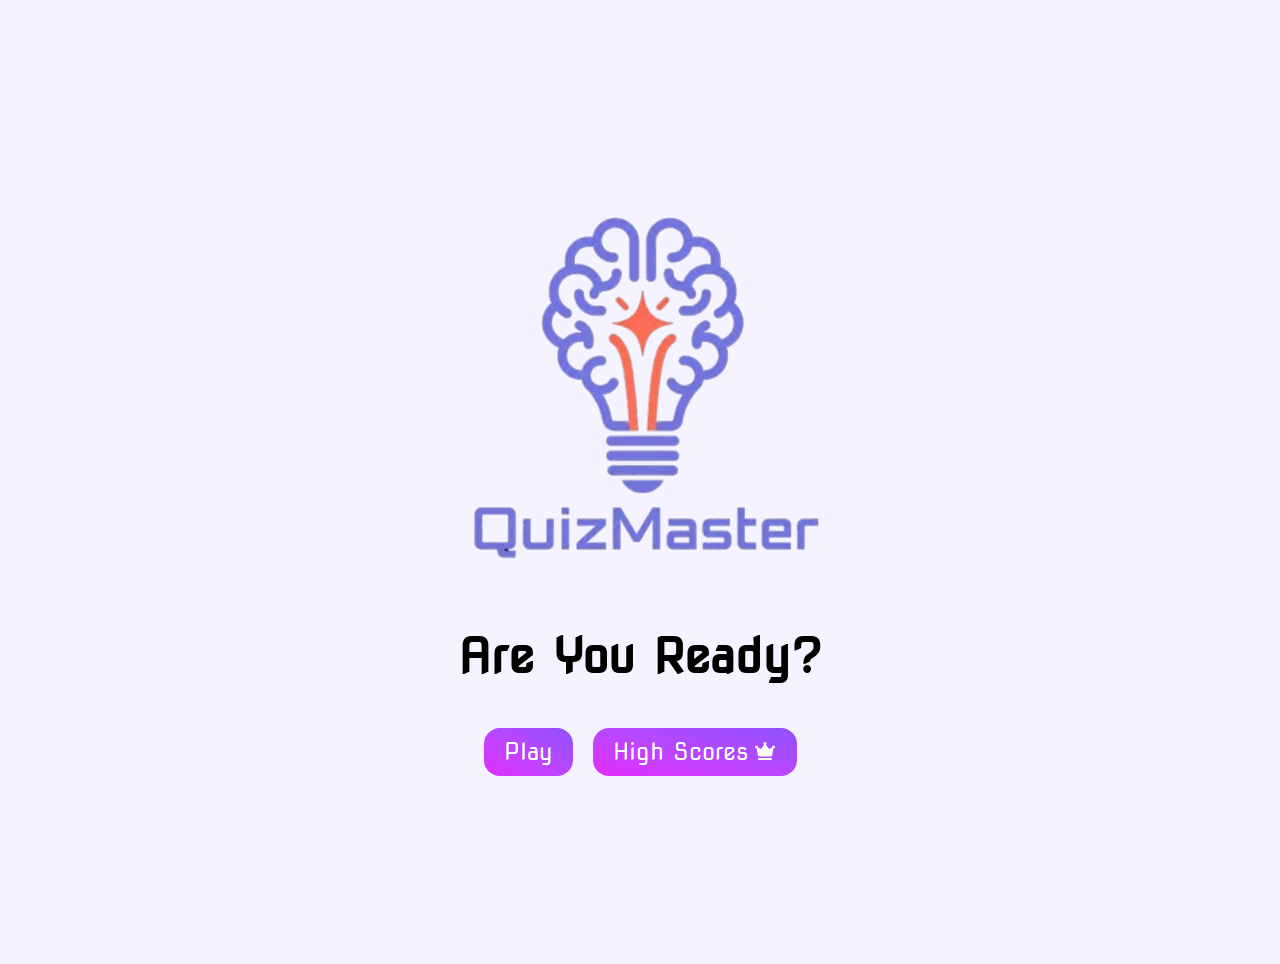
==== index.html @ 47054bf1 "home page and game page design" ====
<!DOCTYPE html>
<html lang="en">

<head>
  <meta charset="UTF-8">
  <meta name="viewport" content="width=device-width, initial-scale=1.0">
  <title>QuizMaster - Test Your Knowledge with Fun Interactive Quizzes</title>
<meta name="description" content="Challenge yourself with QuizMaster's interactive multiple-choice quizzes. Answer questions, track your score in real time, and see how you rank. Start playing now!">
<link rel="shortcut icon" href="./assets/img/logo.ico" type="image/x-icon">

  <link rel="preconnect" href="https://fonts.googleapis.com">
<link rel="preconnect" href="https://fonts.gstatic.com" crossorigin>
<link href="https://fonts.googleapis.com/css2?family=Nova+Square&display=swap" rel="stylesheet">


  <link rel="stylesheet" href="/assets/css/output.css">
</head>

<body class="bg-violet-50 text-black dark:bg-slate-900 dark:text-violet-50 font-display">

  <div class="container py-5 md:py-8 px-4 md:px-5 mx-auto">
    <div id="home" class="flex flex-col gap-12 items-center justify-center min-h-screen">
      <img src="./assets/img/logo.webp" alt="">
      <h1 class="text-5xl font-bold">Are You Ready?</h1>
      <div class="flex flex-col sm:flex-row gap-5">
        <a href="./game.html" class="no-underline text-2xl px-5 py-2 rounded-2xl text-white text-center transition-all ease-in-out duration-300  bg-linear-to-bl from-violet-500 to-fuchsia-500 hover:cursor-pointer hover:shadow-2xl hover:from-violet-600 hover:to-fuchsia-600 hover:scale-105">Play</a>
        <a href="./highScores.html" class="no-underline text-2xl px-5 py-2 rounded-2xl text-white transition-all ease-in-out duration-300 bg-linear-to-bl from-violet-500 to-fuchsia-500 hover:cursor-pointer hover:shadow-2xl hover:from-violet-600 hover:to-fuchsia-600 hover:scale-105 flex gap-1 items-center justify-center">High Scores
          <svg xmlns="http://www.w3.org/2000/svg" width="24" height="24" viewBox="0 0 24 24">
            <path d="M0 0h24v24H0z" fill="none" />
            <path fill="currentColor"
            d="M6 20q-.425 0-.712-.288T5 19t.288-.712T6 18h12q.425 0 .713.288T19 19t-.288.713T18 20zm.7-3.5q-.725 0-1.287-.475t-.688-1.2l-1-6.35q-.05 0-.112.013T3.5 8.5q-.625 0-1.062-.437T2 7t.438-1.062T3.5 5.5t1.063.438T5 7q0 .175-.038.325t-.087.275L8 9l3.125-4.275q-.275-.2-.45-.525t-.175-.7q0-.625.438-1.063T12 2t1.063.438T13.5 3.5q0 .375-.175.7t-.45.525L16 9l3.125-1.4q-.05-.125-.088-.275T19 7q0-.625.438-1.063T20.5 5.5t1.063.438T22 7t-.437 1.063T20.5 8.5q-.05 0-.112-.012t-.113-.013l-1 6.35q-.125.725-.687 1.2T17.3 16.5z" />
          </svg>
        </a>
      </div>
    </div>
  </div>

  <script src="./assets/js/main.js"></script>
</body>

</html>
---- assets/css/output.css ----
/*! tailwindcss v4.3.3 | MIT License | https://tailwindcss.com */
@layer properties;
@layer theme, base, components, utilities;
@layer theme {
  :root, :host {
    --font-sans: -apple-system, BlinkMacSystemFont, "Segoe UI", Roboto, "Helvetica Neue",
      "Noto Sans", Arial, sans-serif, "Apple Color Emoji", "Segoe UI Emoji",
      "Segoe UI Symbol", "Noto Color Emoji";
    --font-mono: ui-monospace, SFMono-Regular, Menlo, Monaco, Consolas, "Liberation Mono",
      "Courier New", monospace;
    --color-green-300: oklch(87.1% 0.15 154.449);
    --color-green-400: oklch(79.2% 0.209 151.711);
    --color-green-500: oklch(72.3% 0.219 149.579);
    --color-violet-50: oklch(96.9% 0.016 293.756);
    --color-violet-200: oklch(89.4% 0.057 293.283);
    --color-violet-500: oklch(60.6% 0.25 292.717);
    --color-violet-600: oklch(54.1% 0.281 293.009);
    --color-fuchsia-500: oklch(66.7% 0.295 322.15);
    --color-fuchsia-600: oklch(59.1% 0.293 322.896);
    --color-slate-900: oklch(20.8% 0.042 265.755);
    --color-gray-100: oklch(96.7% 0.003 264.542);
    --color-gray-200: oklch(92.8% 0.006 264.531);
    --color-gray-300: oklch(87.2% 0.01 258.338);
    --color-black: #000;
    --color-white: #fff;
    --spacing: 0.25rem;
    --text-lg: 1.125rem;
    --text-lg--line-height: calc(1.75 / 1.125);
    --text-xl: 1.25rem;
    --text-xl--line-height: calc(1.75 / 1.25);
    --text-2xl: 1.5rem;
    --text-2xl--line-height: calc(2 / 1.5);
    --text-3xl: 1.875rem;
    --text-3xl--line-height: calc(2.25 / 1.875);
    --text-5xl: 3rem;
    --text-5xl--line-height: 1;
    --font-weight-bold: 700;
    --radius-2xl: 1rem;
    --ease-in-out: cubic-bezier(0.4, 0, 0.2, 1);
    --default-transition-duration: 150ms;
    --default-transition-timing-function: cubic-bezier(0.4, 0, 0.2, 1);
    --default-font-family: var(--font-sans);
    --default-mono-font-family: var(--font-mono);
  }
}
@layer base {
  *, ::after, ::before, ::backdrop, ::file-selector-button {
    box-sizing: border-box;
    margin: 0;
    padding: 0;
    border: 0 solid;
  }
  html, :host {
    line-height: 1.5;
    -webkit-text-size-adjust: 100%;
    tab-size: 4;
    font-family: var(--default-font-family, -apple-system, BlinkMacSystemFont, "Segoe UI", Roboto, "Helvetica Neue", "Noto Sans", Arial, sans-serif, "Apple Color Emoji", "Segoe UI Emoji", "Segoe UI Symbol", "Noto Color Emoji");
    font-feature-settings: var(--default-font-feature-settings, normal);
    font-variation-settings: var(--default-font-variation-settings, normal);
    -webkit-tap-highlight-color: transparent;
  }
  hr {
    height: 0;
    color: inherit;
    border-top-width: 1px;
  }
  abbr:where([title]) {
    -webkit-text-decoration: underline dotted;
    text-decoration: underline dotted;
  }
  h1, h2, h3, h4, h5, h6 {
    font-size: inherit;
    font-weight: inherit;
  }
  a {
    color: inherit;
    -webkit-text-decoration: inherit;
    text-decoration: inherit;
  }
  b, strong {
    font-weight: bolder;
  }
  code, kbd, samp, pre {
    font-family: var(--default-mono-font-family, ui-monospace, SFMono-Regular, Menlo, Monaco, Consolas, "Liberation Mono", "Courier New", monospace);
    font-feature-settings: var(--default-mono-font-feature-settings, normal);
    font-variation-settings: var(--default-mono-font-variation-settings, normal);
    font-size: 1em;
  }
  small {
    font-size: 80%;
  }
  sub, sup {
    font-size: 75%;
    line-height: 0;
    position: relative;
    vertical-align: baseline;
  }
  sub {
    bottom: -0.25em;
  }
  sup {
    top: -0.5em;
  }
  table {
    text-indent: 0;
    border-color: inherit;
    border-collapse: collapse;
  }
  :-moz-focusring:where(:not(iframe)) {
    outline: auto;
  }
  progress {
    vertical-align: baseline;
  }
  summary {
    display: list-item;
  }
  ol, ul, menu {
    list-style: none;
  }
  img, svg, video, canvas, audio, iframe, embed, object {
    display: block;
    vertical-align: middle;
  }
  img, video {
    max-width: 100%;
    height: auto;
  }
  button, input, select, optgroup, textarea, ::file-selector-button {
    font: inherit;
    font-feature-settings: inherit;
    font-variation-settings: inherit;
    letter-spacing: inherit;
    color: inherit;
    border-radius: 0;
    background-color: transparent;
    opacity: 1;
  }
  :where(select:is([multiple], [size])) optgroup {
    font-weight: bolder;
  }
  :where(select:is([multiple], [size])) optgroup option {
    padding-inline-start: 20px;
  }
  ::file-selector-button {
    margin-inline-end: 4px;
  }
  ::placeholder {
    opacity: 1;
  }
  @supports (not (-webkit-appearance: -apple-pay-button))  or (contain-intrinsic-size: 1px) {
    ::placeholder {
      color: currentcolor;
      @supports (color: color-mix(in lab, red, red)) {
        color: color-mix(in oklab, currentcolor 50%, transparent);
      }
    }
  }
  textarea {
    resize: vertical;
  }
  ::-webkit-search-decoration {
    -webkit-appearance: none;
  }
  ::-webkit-date-and-time-value {
    min-height: 1lh;
    text-align: inherit;
  }
  ::-webkit-datetime-edit {
    display: inline-flex;
  }
  ::-webkit-datetime-edit-fields-wrapper {
    padding: 0;
  }
  ::-webkit-datetime-edit, ::-webkit-datetime-edit-year-field, ::-webkit-datetime-edit-month-field, ::-webkit-datetime-edit-day-field, ::-webkit-datetime-edit-hour-field, ::-webkit-datetime-edit-minute-field, ::-webkit-datetime-edit-second-field, ::-webkit-datetime-edit-millisecond-field, ::-webkit-datetime-edit-meridiem-field {
    padding-block: 0;
  }
  ::-webkit-calendar-picker-indicator {
    line-height: 1;
  }
  :-moz-ui-invalid {
    box-shadow: none;
  }
  button, input:where([type="button"], [type="reset"], [type="submit"]), ::file-selector-button {
    appearance: button;
  }
  ::-webkit-inner-spin-button, ::-webkit-outer-spin-button {
    height: auto;
  }
  [hidden]:where(:not([hidden="until-found"])) {
    display: none !important;
  }
}
@layer utilities {
  .container {
    width: 100%;
    @media (width >= 480px) {
      max-width: 480px;
    }
    @media (width >= 640px) {
      max-width: 640px;
    }
    @media (width >= 768px) {
      max-width: 768px;
    }
    @media (width >= 992px) {
      max-width: 992px;
    }
    @media (width >= 1280px) {
      max-width: 1280px;
    }
    @media (width >= 1536px) {
      max-width: 1536px;
    }
    @media (width >= 1920px) {
      max-width: 1920px;
    }
  }
  .mx-auto {
    margin-inline: auto;
  }
  .flex {
    display: flex;
  }
  .table {
    display: table;
  }
  .h-2 {
    height: calc(var(--spacing) * 2);
  }
  .h-8 {
    height: calc(var(--spacing) * 8);
  }
  .h-24 {
    height: calc(var(--spacing) * 24);
  }
  .h-40 {
    height: calc(var(--spacing) * 40);
  }
  .h-full {
    height: 100%;
  }
  .min-h-screen {
    min-height: 100vh;
  }
  .w-0 {
    width: 0px;
  }
  .w-1 {
    width: var(--spacing);
  }
  .w-1\/2 {
    width: calc(1 / 2 * 100%);
  }
  .w-1\/3 {
    width: calc(1 / 3 * 100%);
  }
  .w-8 {
    width: calc(var(--spacing) * 8);
  }
  .w-50 {
    width: calc(var(--spacing) * 50);
  }
  .w-full {
    width: 100%;
  }
  .border-collapse {
    border-collapse: collapse;
  }
  .resize {
    resize: both;
  }
  .flex-col {
    flex-direction: column;
  }
  .items-center {
    align-items: center;
  }
  .justify-center {
    justify-content: center;
  }
  .gap-1 {
    gap: var(--spacing);
  }
  .gap-2 {
    gap: calc(var(--spacing) * 2);
  }
  .gap-4 {
    gap: calc(var(--spacing) * 4);
  }
  .gap-5 {
    gap: calc(var(--spacing) * 5);
  }
  .gap-8 {
    gap: calc(var(--spacing) * 8);
  }
  .gap-12 {
    gap: calc(var(--spacing) * 12);
  }
  .gap-16 {
    gap: calc(var(--spacing) * 16);
  }
  .overflow-hidden {
    overflow: hidden;
  }
  .rounded-2xl {
    border-radius: var(--radius-2xl);
  }
  .rounded-full {
    border-radius: calc(infinity * 1px);
  }
  .border {
    border-style: var(--tw-border-style);
    border-width: 1px;
  }
  .border-2 {
    border-style: var(--tw-border-style);
    border-width: 2px;
  }
  .border-green-300 {
    border-color: var(--color-green-300);
  }
  .border-green-400 {
    border-color: var(--color-green-400);
  }
  .border-violet-200 {
    border-color: var(--color-violet-200);
  }
  .bg-gray-100 {
    background-color: var(--color-gray-100);
  }
  .bg-gray-200 {
    background-color: var(--color-gray-200);
  }
  .bg-gray-300 {
    background-color: var(--color-gray-300);
  }
  .bg-green-300 {
    background-color: var(--color-green-300);
  }
  .bg-green-400 {
    background-color: var(--color-green-400);
  }
  .bg-green-500 {
    background-color: var(--color-green-500);
  }
  .bg-violet-50 {
    background-color: var(--color-violet-50);
  }
  .bg-white {
    background-color: var(--color-white);
  }
  .bg-linear-to-bl {
    --tw-gradient-position: to bottom left;
    @supports (background-image: linear-gradient(in lab, red, red)) {
      --tw-gradient-position: to bottom left in oklab;
    }
    background-image: linear-gradient(var(--tw-gradient-stops));
  }
  .from-violet-500 {
    --tw-gradient-from: var(--color-violet-500);
    --tw-gradient-stops: var(--tw-gradient-via-stops, var(--tw-gradient-position), var(--tw-gradient-from) var(--tw-gradient-from-position), var(--tw-gradient-to) var(--tw-gradient-to-position));
  }
  .to-fuchsia-500 {
    --tw-gradient-to: var(--color-fuchsia-500);
    --tw-gradient-stops: var(--tw-gradient-via-stops, var(--tw-gradient-position), var(--tw-gradient-from) var(--tw-gradient-from-position), var(--tw-gradient-to) var(--tw-gradient-to-position));
  }
  .p-2 {
    padding: calc(var(--spacing) * 2);
  }
  .p-4 {
    padding: calc(var(--spacing) * 4);
  }
  .px-4 {
    padding-inline: calc(var(--spacing) * 4);
  }
  .px-5 {
    padding-inline: calc(var(--spacing) * 5);
  }
  .py-1 {
    padding-block: var(--spacing);
  }
  .py-2 {
    padding-block: calc(var(--spacing) * 2);
  }
  .py-5 {
    padding-block: calc(var(--spacing) * 5);
  }
  .py-8 {
    padding-block: calc(var(--spacing) * 8);
  }
  .text-center {
    text-align: center;
  }
  .font-display {
    font-family: Nova Square, sans-serif;
  }
  .text-2xl {
    font-size: var(--text-2xl);
    line-height: var(--tw-leading, var(--text-2xl--line-height));
  }
  .text-3xl {
    font-size: var(--text-3xl);
    line-height: var(--tw-leading, var(--text-3xl--line-height));
  }
  .text-5xl {
    font-size: var(--text-5xl);
    line-height: var(--tw-leading, var(--text-5xl--line-height));
  }
  .text-lg {
    font-size: var(--text-lg);
    line-height: var(--tw-leading, var(--text-lg--line-height));
  }
  .text-xl {
    font-size: var(--text-xl);
    line-height: var(--tw-leading, var(--text-xl--line-height));
  }
  .font-bold {
    --tw-font-weight: var(--font-weight-bold);
    font-weight: var(--font-weight-bold);
  }
  .text-black {
    color: var(--color-black);
  }
  .text-white {
    color: var(--color-white);
  }
  .no-underline {
    text-decoration-line: none;
  }
  .underline {
    text-decoration-line: underline;
  }
  .outline {
    outline-style: var(--tw-outline-style);
    outline-width: 1px;
  }
  .transition-all {
    transition-property: all;
    transition-timing-function: var(--tw-ease, var(--default-transition-timing-function));
    transition-duration: var(--tw-duration, var(--default-transition-duration));
  }
  .duration-300 {
    --tw-duration: 300ms;
    transition-duration: 300ms;
  }
  .ease-in-out {
    --tw-ease: var(--ease-in-out);
    transition-timing-function: var(--ease-in-out);
  }
  @media (hover: hover) {
    .hover\:scale-105:hover {
      --tw-scale-x: 105%;
      --tw-scale-y: 105%;
      --tw-scale-z: 105%;
      scale: var(--tw-scale-x) var(--tw-scale-y);
    }
    .hover\:scale-\[1\.02\]:hover {
      scale: 1.02;
    }
    .hover\:cursor-pointer:hover {
      cursor: pointer;
    }
    .hover\:bg-violet-200:hover {
      background-color: var(--color-violet-200);
    }
    .hover\:from-violet-600:hover {
      --tw-gradient-from: var(--color-violet-600);
      --tw-gradient-stops: var(--tw-gradient-via-stops, var(--tw-gradient-position), var(--tw-gradient-from) var(--tw-gradient-from-position), var(--tw-gradient-to) var(--tw-gradient-to-position));
    }
    .hover\:to-fuchsia-600:hover {
      --tw-gradient-to: var(--color-fuchsia-600);
      --tw-gradient-stops: var(--tw-gradient-via-stops, var(--tw-gradient-position), var(--tw-gradient-from) var(--tw-gradient-from-position), var(--tw-gradient-to) var(--tw-gradient-to-position));
    }
    .hover\:shadow-2xl:hover {
      --tw-shadow: 0 25px 50px -12px var(--tw-shadow-color, rgb(0 0 0 / 0.25));
      box-shadow: var(--tw-inset-shadow), var(--tw-inset-ring-shadow), var(--tw-ring-offset-shadow), var(--tw-ring-shadow), var(--tw-shadow);
    }
  }
  @media (width >= 480px) {
    .xs\:flex-col {
      flex-direction: column;
    }
  }
  @media (width >= 640px) {
    .sm\:flex-col {
      flex-direction: column;
    }
    .sm\:flex-row {
      flex-direction: row;
    }
  }
  @media (width >= 768px) {
    .md\:px-5 {
      padding-inline: calc(var(--spacing) * 5);
    }
    .md\:py-8 {
      padding-block: calc(var(--spacing) * 8);
    }
  }
  .dark\:bg-slate-900:is(.dark *) {
    background-color: var(--color-slate-900);
  }
  .dark\:text-violet-50:is(.dark *) {
    color: var(--color-violet-50);
  }
}
@property --tw-border-style {
  syntax: "*";
  inherits: false;
  initial-value: solid;
}
@property --tw-gradient-position {
  syntax: "*";
  inherits: false;
}
@property --tw-gradient-from {
  syntax: "<color>";
  inherits: false;
  initial-value: #0000;
}
@property --tw-gradient-via {
  syntax: "<color>";
  inherits: false;
  initial-value: #0000;
}
@property --tw-gradient-to {
  syntax: "<color>";
  inherits: false;
  initial-value: #0000;
}
@property --tw-gradient-stops {
  syntax: "*";
  inherits: false;
}
@property --tw-gradient-via-stops {
  syntax: "*";
  inherits: false;
}
@property --tw-gradient-from-position {
  syntax: "<length-percentage>";
  inherits: false;
  initial-value: 0%;
}
@property --tw-gradient-via-position {
  syntax: "<length-percentage>";
  inherits: false;
  initial-value: 50%;
}
@property --tw-gradient-to-position {
  syntax: "<length-percentage>";
  inherits: false;
  initial-value: 100%;
}
@property --tw-font-weight {
  syntax: "*";
  inherits: false;
}
@property --tw-outline-style {
  syntax: "*";
  inherits: false;
  initial-value: solid;
}
@property --tw-duration {
  syntax: "*";
  inherits: false;
}
@property --tw-ease {
  syntax: "*";
  inherits: false;
}
@property --tw-scale-x {
  syntax: "*";
  inherits: false;
  initial-value: 1;
}
@property --tw-scale-y {
  syntax: "*";
  inherits: false;
  initial-value: 1;
}
@property --tw-scale-z {
  syntax: "*";
  inherits: false;
  initial-value: 1;
}
@property --tw-shadow {
  syntax: "*";
  inherits: false;
  initial-value: 0 0 #0000;
}
@property --tw-shadow-color {
  syntax: "*";
  inherits: false;
}
@property --tw-shadow-alpha {
  syntax: "<percentage>";
  inherits: false;
  initial-value: 100%;
}
@property --tw-inset-shadow {
  syntax: "*";
  inherits: false;
  initial-value: 0 0 #0000;
}
@property --tw-inset-shadow-color {
  syntax: "*";
  inherits: false;
}
@property --tw-inset-shadow-alpha {
  syntax: "<percentage>";
  inherits: false;
  initial-value: 100%;
}
@property --tw-ring-color {
  syntax: "*";
  inherits: false;
}
@property --tw-ring-shadow {
  syntax: "*";
  inherits: false;
  initial-value: 0 0 #0000;
}
@property --tw-inset-ring-color {
  syntax: "*";
  inherits: false;
}
@property --tw-inset-ring-shadow {
  syntax: "*";
  inherits: false;
  initial-value: 0 0 #0000;
}
@property --tw-ring-inset {
  syntax: "*";
  inherits: false;
}
@property --tw-ring-offset-width {
  syntax: "<length>";
  inherits: false;
  initial-value: 0px;
}
@property --tw-ring-offset-color {
  syntax: "*";
  inherits: false;
  initial-value: #fff;
}
@property --tw-ring-offset-shadow {
  syntax: "*";
  inherits: false;
  initial-value: 0 0 #0000;
}
@layer properties {
  @supports ((-webkit-hyphens: none) and (not (margin-trim: inline))) or ((-moz-orient: inline) and (not (color:rgb(from red r g b)))) {
    *, ::before, ::after, ::backdrop {
      --tw-border-style: solid;
      --tw-gradient-position: initial;
      --tw-gradient-from: #0000;
      --tw-gradient-via: #0000;
      --tw-gradient-to: #0000;
      --tw-gradient-stops: initial;
      --tw-gradient-via-stops: initial;
      --tw-gradient-from-position: 0%;
      --tw-gradient-via-position: 50%;
      --tw-gradient-to-position: 100%;
      --tw-font-weight: initial;
      --tw-outline-style: solid;
      --tw-duration: initial;
      --tw-ease: initial;
      --tw-scale-x: 1;
      --tw-scale-y: 1;
      --tw-scale-z: 1;
      --tw-shadow: 0 0 #0000;
      --tw-shadow-color: initial;
      --tw-shadow-alpha: 100%;
      --tw-inset-shadow: 0 0 #0000;
      --tw-inset-shadow-color: initial;
      --tw-inset-shadow-alpha: 100%;
      --tw-ring-color: initial;
      --tw-ring-shadow: 0 0 #0000;
      --tw-inset-ring-color: initial;
      --tw-inset-ring-shadow: 0 0 #0000;
      --tw-ring-inset: initial;
      --tw-ring-offset-width: 0px;
      --tw-ring-offset-color: #fff;
      --tw-ring-offset-shadow: 0 0 #0000;
    }
  }
}
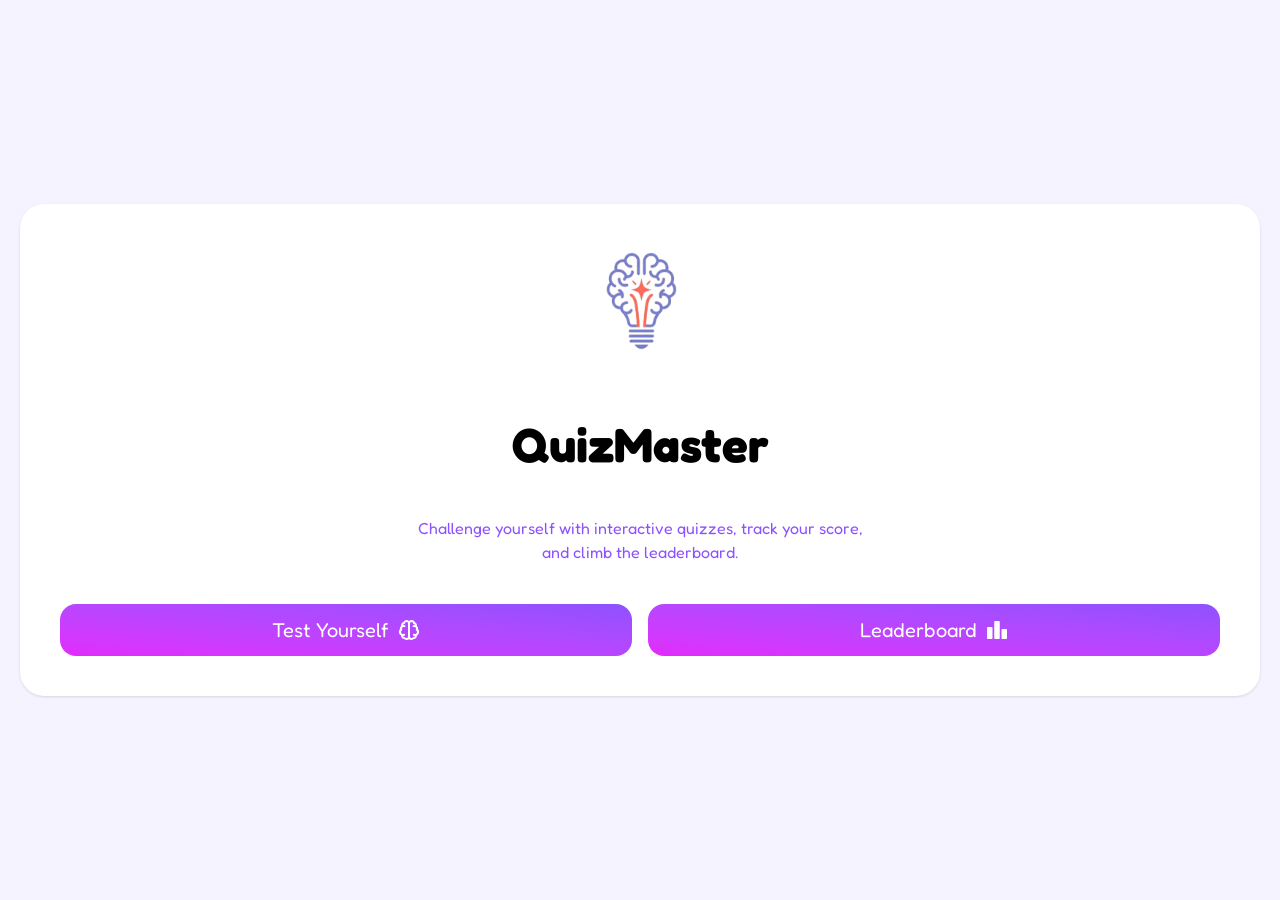
==== commit 5791120c: "fix game and index page design, add next button" ====
--- a/index.html
+++ b/index.html
@@ -5,34 +5,52 @@
   <meta charset="UTF-8">
   <meta name="viewport" content="width=device-width, initial-scale=1.0">
   <title>QuizMaster - Test Your Knowledge with Fun Interactive Quizzes</title>
-<meta name="description" content="Challenge yourself with QuizMaster's interactive multiple-choice quizzes. Answer questions, track your score in real time, and see how you rank. Start playing now!">
-<link rel="shortcut icon" href="./assets/img/logo.ico" type="image/x-icon">
+  <meta name="description"
+    content="Challenge yourself with QuizMaster's interactive multiple-choice quizzes. Answer questions, track your score in real time, and see how you rank. Start playing now!">
+  <link rel="shortcut icon" href="./assets/img/logo.ico" type="image/x-icon">
 
   <link rel="preconnect" href="https://fonts.googleapis.com">
-<link rel="preconnect" href="https://fonts.gstatic.com" crossorigin>
-<link href="https://fonts.googleapis.com/css2?family=Nova+Square&display=swap" rel="stylesheet">
+  <link rel="preconnect" href="https://fonts.gstatic.com" crossorigin>
+  <link
+    href="https://fonts.googleapis.com/css2?family=DM+Sans:ital,opsz,wght@0,9..40,100..1000;1,9..40,100..1000&family=Fredoka:wght@300..700&family=Space+Mono:ital,wght@0,400;0,700;1,400;1,700&display=swap"
+    rel="stylesheet">
 
-
-  <link rel="stylesheet" href="/assets/css/output.css">
+  <link rel="stylesheet" href="./assets/css/output.css">
 </head>
 
-<body class="bg-violet-50 text-black dark:bg-slate-900 dark:text-violet-50 font-display">
+<body class="min-h-screen bg-violet-50 text-black font-display flex items-center justify-center">
+  <div class="container mx-auto px-4 md:px-5">
+    <div class=" bg-white rounded-3xl p-10 flex flex-col items-center gap-10 shadow-sm">
 
-  <div class="container py-5 md:py-8 px-4 md:px-5 mx-auto">
-    <div id="home" class="flex flex-col gap-12 items-center justify-center min-h-screen">
-      <img src="./assets/img/logo.webp" alt="">
-      <h1 class="text-5xl font-bold">Are You Ready?</h1>
-      <div class="flex flex-col sm:flex-row gap-5">
-        <a href="./game.html" class="no-underline text-2xl px-5 py-2 rounded-2xl text-white text-center transition-all ease-in-out duration-300  bg-linear-to-bl from-violet-500 to-fuchsia-500 hover:cursor-pointer hover:shadow-2xl hover:from-violet-600 hover:to-fuchsia-600 hover:scale-105">Play</a>
-        <a href="./highScores.html" class="no-underline text-2xl px-5 py-2 rounded-2xl text-white transition-all ease-in-out duration-300 bg-linear-to-bl from-violet-500 to-fuchsia-500 hover:cursor-pointer hover:shadow-2xl hover:from-violet-600 hover:to-fuchsia-600 hover:scale-105 flex gap-1 items-center justify-center">High Scores
+      <img src="./assets/img/logo.png" alt="" class="w-28 h-28 mx-auto mb-6"">
+<h1 class=" text-5xl font-bold text-center">
+      QuizMaster
+      </h1>
+
+      <p class="text-violet-500 text-center mt-2 max-w-md mx-auto">
+        Challenge yourself with interactive quizzes,
+        track your score, and climb the leaderboard.
+      </p>
+      <div class="flex flex-col sm:flex-row gap-4 w-full">
+        <a href="./game.html"
+          class="no-underline text-xl px-5 py-3 rounded-2xl text-white text-center flex-1 transition-all ease-in-out duration-300 bg-linear-to-bl from-violet-500 to-fuchsia-500 hover:cursor-pointer hover:shadow-2xl hover:from-violet-600 hover:to-fuchsia-600 hover:scale-105 flex gap-2 items-center justify-center">
+          Test Yourself
           <svg xmlns="http://www.w3.org/2000/svg" width="24" height="24" viewBox="0 0 24 24">
-            <path d="M0 0h24v24H0z" fill="none" />
+            <path fill="none" stroke="currentColor" stroke-linecap="round" stroke-linejoin="round" stroke-width="2"
+              d="M12 18.5A2.493 2.493 0 0 1 7.51 20H7.5a2.468 2.468 0 0 1-2.4-3.154a2.98 2.98 0 0 1-.85-5.274a2.47 2.47 0 0 1 .92-3.182a2.477 2.477 0 0 1 1.876-3.344a2.5 2.5 0 0 1 3.41-1.856A2.5 2.5 0 0 1 12 5.5m0 13v-13m0 13a2.493 2.493 0 0 0 4.49 1.5h.01a2.468 2.468 0 0 0 2.403-3.154a2.98 2.98 0 0 0 .847-5.274a2.47 2.47 0 0 0-.921-3.182a2.477 2.477 0 0 0-1.875-3.344A2.5 2.5 0 0 0 14.5 3A2.5 2.5 0 0 0 12 5.5m-8 5a2.5 2.5 0 0 1 3.48-2.3m-.28 8.551a3 3 0 0 1-2.953-5.185M20 10.5a2.5 2.5 0 0 0-3.481-2.3m.28 8.551a3 3 0 0 0 2.954-5.185" />
+          </svg>
+        </a>
+
+        <a href="./highScores.html"
+          class="no-underline text-xl px-5 py-3 rounded-2xl text-white text-center flex-1 transition-all ease-in-out duration-300 bg-linear-to-bl from-violet-500 to-fuchsia-500 hover:cursor-pointer hover:shadow-2xl hover:from-violet-600 hover:to-fuchsia-600 hover:scale-105 flex gap-2 items-center justify-center">
+          Leaderboard <svg xmlns="http://www.w3.org/2000/svg" width="24" height="24" viewBox="0 0 24 24">
             <path fill="currentColor"
-            d="M6 20q-.425 0-.712-.288T5 19t.288-.712T6 18h12q.425 0 .713.288T19 19t-.288.713T18 20zm.7-3.5q-.725 0-1.287-.475t-.688-1.2l-1-6.35q-.05 0-.112.013T3.5 8.5q-.625 0-1.062-.437T2 7t.438-1.062T3.5 5.5t1.063.438T5 7q0 .175-.038.325t-.087.275L8 9l3.125-4.275q-.275-.2-.45-.525t-.175-.7q0-.625.438-1.063T12 2t1.063.438T13.5 3.5q0 .375-.175.7t-.45.525L16 9l3.125-1.4q-.05-.125-.088-.275T19 7q0-.625.438-1.063T20.5 5.5t1.063.438T22 7t-.437 1.063T20.5 8.5q-.05 0-.112-.012t-.113-.013l-1 6.35q-.125.725-.687 1.2T17.3 16.5z" />
+              d="M3 21q-.425 0-.712-.288T2 20V10q0-.425.288-.712T3 9h3.5q.425 0 .713.288T7.5 10v10q0 .425-.288.713T6.5 21zm7.25 0q-.425 0-.712-.288T9.25 20V4q0-.425.288-.712T10.25 3h3.5q.425 0 .713.288T14.75 4v16q0 .425-.288.713T13.75 21zm7.25 0q-.425 0-.712-.288T16.5 20v-8q0-.425.288-.712T17.5 11H21q.425 0 .713.288T22 12v8q0 .425-.288.713T21 21z" />
           </svg>
         </a>
       </div>
     </div>
+
   </div>
 
   <script src="./assets/js/main.js"></script>
--- a/assets/css/output.css
+++ b/assets/css/output.css
@@ -3,27 +3,32 @@
 @layer theme, base, components, utilities;
 @layer theme {
   :root, :host {
-    --font-sans: -apple-system, BlinkMacSystemFont, "Segoe UI", Roboto, "Helvetica Neue",
-      "Noto Sans", Arial, sans-serif, "Apple Color Emoji", "Segoe UI Emoji",
-      "Segoe UI Symbol", "Noto Color Emoji";
-    --font-mono: ui-monospace, SFMono-Regular, Menlo, Monaco, Consolas, "Liberation Mono",
-      "Courier New", monospace;
-    --color-green-300: oklch(87.1% 0.15 154.449);
-    --color-green-400: oklch(79.2% 0.209 151.711);
+    --color-red-400: oklch(70.4% 0.191 22.216);
+    --color-amber-300: oklch(87.9% 0.169 91.605);
+    --color-amber-700: oklch(55.5% 0.163 48.998);
     --color-green-500: oklch(72.3% 0.219 149.579);
+    --color-indigo-400: oklch(67.3% 0.182 276.935);
+    --color-indigo-600: oklch(51.1% 0.262 276.966);
+    --color-indigo-900: oklch(35.9% 0.144 278.697);
     --color-violet-50: oklch(96.9% 0.016 293.756);
+    --color-violet-100: oklch(94.3% 0.029 294.588);
     --color-violet-200: oklch(89.4% 0.057 293.283);
     --color-violet-500: oklch(60.6% 0.25 292.717);
     --color-violet-600: oklch(54.1% 0.281 293.009);
+    --color-violet-700: oklch(49.1% 0.27 292.581);
     --color-fuchsia-500: oklch(66.7% 0.295 322.15);
     --color-fuchsia-600: oklch(59.1% 0.293 322.896);
+    --color-pink-400: oklch(71.8% 0.202 349.761);
+    --color-pink-500: oklch(65.6% 0.241 354.308);
     --color-slate-900: oklch(20.8% 0.042 265.755);
-    --color-gray-100: oklch(96.7% 0.003 264.542);
-    --color-gray-200: oklch(92.8% 0.006 264.531);
     --color-gray-300: oklch(87.2% 0.01 258.338);
     --color-black: #000;
     --color-white: #fff;
     --spacing: 0.25rem;
+    --container-sm: 24rem;
+    --container-md: 28rem;
+    --text-sm: 0.875rem;
+    --text-sm--line-height: calc(1.25 / 0.875);
     --text-lg: 1.125rem;
     --text-lg--line-height: calc(1.75 / 1.125);
     --text-xl: 1.25rem;
@@ -32,15 +37,18 @@
     --text-2xl--line-height: calc(2 / 1.5);
     --text-3xl: 1.875rem;
     --text-3xl--line-height: calc(2.25 / 1.875);
+    --text-4xl: 2.25rem;
+    --text-4xl--line-height: calc(2.5 / 2.25);
     --text-5xl: 3rem;
     --text-5xl--line-height: 1;
+    --font-weight-semibold: 600;
     --font-weight-bold: 700;
+    --leading-tight: 1.25;
     --radius-2xl: 1rem;
+    --radius-3xl: 1.5rem;
     --ease-in-out: cubic-bezier(0.4, 0, 0.2, 1);
     --default-transition-duration: 150ms;
     --default-transition-timing-function: cubic-bezier(0.4, 0, 0.2, 1);
-    --default-font-family: var(--font-sans);
-    --default-mono-font-family: var(--font-mono);
   }
 }
 @layer base {
@@ -54,9 +62,9 @@
     line-height: 1.5;
     -webkit-text-size-adjust: 100%;
     tab-size: 4;
-    font-family: var(--default-font-family, -apple-system, BlinkMacSystemFont, "Segoe UI", Roboto, "Helvetica Neue", "Noto Sans", Arial, sans-serif, "Apple Color Emoji", "Segoe UI Emoji", "Segoe UI Symbol", "Noto Color Emoji");
-    font-feature-settings: var(--default-font-feature-settings, normal);
-    font-variation-settings: var(--default-font-variation-settings, normal);
+    font-family: DM Sans, sans-serif;
+    font-feature-settings: normal;
+    font-variation-settings: normal;
     -webkit-tap-highlight-color: transparent;
   }
   hr {
@@ -81,9 +89,9 @@
     font-weight: bolder;
   }
   code, kbd, samp, pre {
-    font-family: var(--default-mono-font-family, ui-monospace, SFMono-Regular, Menlo, Monaco, Consolas, "Liberation Mono", "Courier New", monospace);
-    font-feature-settings: var(--default-mono-font-feature-settings, normal);
-    font-variation-settings: var(--default-mono-font-variation-settings, normal);
+    font-family: Space Mono, monospace;
+    font-feature-settings: normal;
+    font-variation-settings: normal;
     font-size: 1em;
   }
   small {
@@ -192,6 +200,24 @@
   }
 }
 @layer utilities {
+  .pointer-events-none {
+    pointer-events: none;
+  }
+  .absolute {
+    position: absolute;
+  }
+  .fixed {
+    position: fixed;
+  }
+  .relative {
+    position: relative;
+  }
+  .static {
+    position: static;
+  }
+  .inset-0 {
+    inset: 0px;
+  }
   .container {
     width: 100%;
     @media (width >= 480px) {
@@ -219,9 +245,33 @@
   .mx-auto {
     margin-inline: auto;
   }
+  .mt-2 {
+    margin-top: calc(var(--spacing) * 2);
+  }
+  .mt-5 {
+    margin-top: calc(var(--spacing) * 5);
+  }
+  .mb-3 {
+    margin-bottom: calc(var(--spacing) * 3);
+  }
+  .mb-4 {
+    margin-bottom: calc(var(--spacing) * 4);
+  }
+  .mb-5 {
+    margin-bottom: calc(var(--spacing) * 5);
+  }
+  .mb-6 {
+    margin-bottom: calc(var(--spacing) * 6);
+  }
   .flex {
     display: flex;
   }
+  .grid {
+    display: grid;
+  }
+  .hidden {
+    display: none;
+  }
   .table {
     display: table;
   }
@@ -231,11 +281,20 @@
   .h-8 {
     height: calc(var(--spacing) * 8);
   }
+  .h-10 {
+    height: calc(var(--spacing) * 10);
+  }
+  .h-11 {
+    height: calc(var(--spacing) * 11);
+  }
+  .h-22 {
+    height: calc(var(--spacing) * 22);
+  }
   .h-24 {
     height: calc(var(--spacing) * 24);
   }
-  .h-40 {
-    height: calc(var(--spacing) * 40);
+  .h-28 {
+    height: calc(var(--spacing) * 28);
   }
   .h-full {
     height: 100%;
@@ -246,24 +305,39 @@
   .w-0 {
     width: 0px;
   }
-  .w-1 {
-    width: var(--spacing);
-  }
-  .w-1\/2 {
-    width: calc(1 / 2 * 100%);
-  }
-  .w-1\/3 {
-    width: calc(1 / 3 * 100%);
-  }
   .w-8 {
     width: calc(var(--spacing) * 8);
   }
-  .w-50 {
-    width: calc(var(--spacing) * 50);
+  .w-10 {
+    width: calc(var(--spacing) * 10);
+  }
+  .w-11 {
+    width: calc(var(--spacing) * 11);
+  }
+  .w-22 {
+    width: calc(var(--spacing) * 22);
+  }
+  .w-28 {
+    width: calc(var(--spacing) * 28);
+  }
+  .w-100 {
+    width: calc(var(--spacing) * 100);
   }
   .w-full {
     width: 100%;
   }
+  .max-w-md {
+    max-width: var(--container-md);
+  }
+  .min-w-md {
+    min-width: var(--container-md);
+  }
+  .min-w-sm {
+    min-width: var(--container-sm);
+  }
+  .flex-1 {
+    flex: 1;
+  }
   .border-collapse {
     border-collapse: collapse;
   }
@@ -276,26 +350,35 @@
   .items-center {
     align-items: center;
   }
+  .items-end {
+    align-items: flex-end;
+  }
+  .items-start {
+    align-items: flex-start;
+  }
+  .justify-between {
+    justify-content: space-between;
+  }
   .justify-center {
     justify-content: center;
   }
+  .justify-end {
+    justify-content: flex-end;
+  }
   .gap-1 {
     gap: var(--spacing);
   }
   .gap-2 {
     gap: calc(var(--spacing) * 2);
   }
+  .gap-3 {
+    gap: calc(var(--spacing) * 3);
+  }
   .gap-4 {
     gap: calc(var(--spacing) * 4);
   }
-  .gap-5 {
-    gap: calc(var(--spacing) * 5);
-  }
-  .gap-8 {
-    gap: calc(var(--spacing) * 8);
-  }
-  .gap-12 {
-    gap: calc(var(--spacing) * 12);
+  .gap-10 {
+    gap: calc(var(--spacing) * 10);
   }
   .gap-16 {
     gap: calc(var(--spacing) * 16);
@@ -303,8 +386,17 @@
   .overflow-hidden {
     overflow: hidden;
   }
+  .overflow-visible {
+    overflow: visible;
+  }
+  .overflow-x-auto {
+    overflow-x: auto;
+  }
   .rounded-2xl {
     border-radius: var(--radius-2xl);
+  }
+  .rounded-3xl {
+    border-radius: var(--radius-3xl);
   }
   .rounded-full {
     border-radius: calc(infinity * 1px);
@@ -317,38 +409,65 @@
     border-style: var(--tw-border-style);
     border-width: 2px;
   }
-  .border-green-300 {
-    border-color: var(--color-green-300);
-  }
-  .border-green-400 {
-    border-color: var(--color-green-400);
+  .border-green-500 {
+    border-color: var(--color-green-500);
   }
   .border-violet-200 {
     border-color: var(--color-violet-200);
   }
-  .bg-gray-100 {
-    background-color: var(--color-gray-100);
-  }
-  .bg-gray-200 {
-    background-color: var(--color-gray-200);
+  .bg-amber-700 {
+    background-color: var(--color-amber-700);
   }
   .bg-gray-300 {
     background-color: var(--color-gray-300);
   }
-  .bg-green-300 {
-    background-color: var(--color-green-300);
-  }
-  .bg-green-400 {
-    background-color: var(--color-green-400);
+  .bg-gray-300\/0 {
+    background-color: color-mix(in srgb, oklch(87.2% 0.01 258.338) 0%, transparent);
+    @supports (color: color-mix(in lab, red, red)) {
+      background-color: color-mix(in oklab, var(--color-gray-300) 0%, transparent);
+    }
   }
   .bg-green-500 {
     background-color: var(--color-green-500);
   }
+  .bg-indigo-600 {
+    background-color: var(--color-indigo-600);
+  }
+  .bg-indigo-600\/10 {
+    background-color: color-mix(in srgb, oklch(51.1% 0.262 276.966) 10%, transparent);
+    @supports (color: color-mix(in lab, red, red)) {
+      background-color: color-mix(in oklab, var(--color-indigo-600) 10%, transparent);
+    }
+  }
+  .bg-indigo-600\/30 {
+    background-color: color-mix(in srgb, oklch(51.1% 0.262 276.966) 30%, transparent);
+    @supports (color: color-mix(in lab, red, red)) {
+      background-color: color-mix(in oklab, var(--color-indigo-600) 30%, transparent);
+    }
+  }
+  .bg-indigo-900 {
+    background-color: var(--color-indigo-900);
+  }
+  .bg-pink-500 {
+    background-color: var(--color-pink-500);
+  }
   .bg-violet-50 {
     background-color: var(--color-violet-50);
   }
+  .bg-violet-100 {
+    background-color: var(--color-violet-100);
+  }
+  .bg-violet-200 {
+    background-color: var(--color-violet-200);
+  }
   .bg-white {
     background-color: var(--color-white);
+  }
+  .bg-white\/70 {
+    background-color: color-mix(in srgb, #fff 70%, transparent);
+    @supports (color: color-mix(in lab, red, red)) {
+      background-color: color-mix(in oklab, var(--color-white) 70%, transparent);
+    }
   }
   .bg-linear-to-bl {
     --tw-gradient-position: to bottom left;
@@ -357,52 +476,96 @@
     }
     background-image: linear-gradient(var(--tw-gradient-stops));
   }
+  .bg-linear-to-r {
+    --tw-gradient-position: to right;
+    @supports (background-image: linear-gradient(in lab, red, red)) {
+      --tw-gradient-position: to right in oklab;
+    }
+    background-image: linear-gradient(var(--tw-gradient-stops));
+  }
+  .from-red-400 {
+    --tw-gradient-from: var(--color-red-400);
+    --tw-gradient-stops: var(--tw-gradient-via-stops, var(--tw-gradient-position), var(--tw-gradient-from) var(--tw-gradient-from-position), var(--tw-gradient-to) var(--tw-gradient-to-position));
+  }
   .from-violet-500 {
     --tw-gradient-from: var(--color-violet-500);
     --tw-gradient-stops: var(--tw-gradient-via-stops, var(--tw-gradient-position), var(--tw-gradient-from) var(--tw-gradient-from-position), var(--tw-gradient-to) var(--tw-gradient-to-position));
   }
+  .via-pink-400 {
+    --tw-gradient-via: var(--color-pink-400);
+    --tw-gradient-via-stops: var(--tw-gradient-position), var(--tw-gradient-from) var(--tw-gradient-from-position), var(--tw-gradient-via) var(--tw-gradient-via-position), var(--tw-gradient-to) var(--tw-gradient-to-position);
+    --tw-gradient-stops: var(--tw-gradient-via-stops);
+  }
   .to-fuchsia-500 {
     --tw-gradient-to: var(--color-fuchsia-500);
     --tw-gradient-stops: var(--tw-gradient-via-stops, var(--tw-gradient-position), var(--tw-gradient-from) var(--tw-gradient-from-position), var(--tw-gradient-to) var(--tw-gradient-to-position));
   }
+  .to-indigo-400 {
+    --tw-gradient-to: var(--color-indigo-400);
+    --tw-gradient-stops: var(--tw-gradient-via-stops, var(--tw-gradient-position), var(--tw-gradient-from) var(--tw-gradient-from-position), var(--tw-gradient-to) var(--tw-gradient-to-position));
+  }
+  .object-contain {
+    object-fit: contain;
+  }
   .p-2 {
     padding: calc(var(--spacing) * 2);
   }
   .p-4 {
     padding: calc(var(--spacing) * 4);
   }
+  .p-6 {
+    padding: calc(var(--spacing) * 6);
+  }
+  .p-8 {
+    padding: calc(var(--spacing) * 8);
+  }
+  .p-10 {
+    padding: calc(var(--spacing) * 10);
+  }
+  .px-3 {
+    padding-inline: calc(var(--spacing) * 3);
+  }
   .px-4 {
     padding-inline: calc(var(--spacing) * 4);
   }
   .px-5 {
     padding-inline: calc(var(--spacing) * 5);
   }
+  .px-6 {
+    padding-inline: calc(var(--spacing) * 6);
+  }
   .py-1 {
     padding-block: var(--spacing);
   }
   .py-2 {
     padding-block: calc(var(--spacing) * 2);
   }
+  .py-2\.5 {
+    padding-block: calc(var(--spacing) * 2.5);
+  }
+  .py-3 {
+    padding-block: calc(var(--spacing) * 3);
+  }
   .py-5 {
     padding-block: calc(var(--spacing) * 5);
   }
-  .py-8 {
-    padding-block: calc(var(--spacing) * 8);
-  }
   .text-center {
     text-align: center;
   }
   .font-display {
-    font-family: Nova Square, sans-serif;
-  }
-  .text-2xl {
-    font-size: var(--text-2xl);
-    line-height: var(--tw-leading, var(--text-2xl--line-height));
+    font-family: Fredoka, sans-serif;
+  }
+  .font-mono {
+    font-family: Space Mono, monospace;
   }
   .text-3xl {
     font-size: var(--text-3xl);
     line-height: var(--tw-leading, var(--text-3xl--line-height));
   }
+  .text-4xl {
+    font-size: var(--text-4xl);
+    line-height: var(--tw-leading, var(--text-4xl--line-height));
+  }
   .text-5xl {
     font-size: var(--text-5xl);
     line-height: var(--tw-leading, var(--text-5xl--line-height));
@@ -411,17 +574,50 @@
     font-size: var(--text-lg);
     line-height: var(--tw-leading, var(--text-lg--line-height));
   }
+  .text-sm {
+    font-size: var(--text-sm);
+    line-height: var(--tw-leading, var(--text-sm--line-height));
+  }
   .text-xl {
     font-size: var(--text-xl);
     line-height: var(--tw-leading, var(--text-xl--line-height));
   }
+  .leading-tight {
+    --tw-leading: var(--leading-tight);
+    line-height: var(--leading-tight);
+  }
   .font-bold {
     --tw-font-weight: var(--font-weight-bold);
     font-weight: var(--font-weight-bold);
   }
+  .font-semibold {
+    --tw-font-weight: var(--font-weight-semibold);
+    font-weight: var(--font-weight-semibold);
+  }
+  .text-amber-300 {
+    color: var(--color-amber-300);
+  }
   .text-black {
     color: var(--color-black);
   }
+  .text-indigo-900 {
+    color: var(--color-indigo-900);
+  }
+  .text-indigo-900\/70 {
+    color: color-mix(in srgb, oklch(35.9% 0.144 278.697) 70%, transparent);
+    @supports (color: color-mix(in lab, red, red)) {
+      color: color-mix(in oklab, var(--color-indigo-900) 70%, transparent);
+    }
+  }
+  .text-red-400 {
+    color: var(--color-red-400);
+  }
+  .text-violet-500 {
+    color: var(--color-violet-500);
+  }
+  .text-violet-700 {
+    color: var(--color-violet-700);
+  }
   .text-white {
     color: var(--color-white);
   }
@@ -430,10 +626,35 @@
   }
   .underline {
     text-decoration-line: underline;
+  }
+  .shadow {
+    --tw-shadow: 0 1px 3px 0 var(--tw-shadow-color, rgb(0 0 0 / 0.1)), 0 1px 2px -1px var(--tw-shadow-color, rgb(0 0 0 / 0.1));
+    box-shadow: var(--tw-inset-shadow), var(--tw-inset-ring-shadow), var(--tw-ring-offset-shadow), var(--tw-ring-shadow), var(--tw-shadow);
+  }
+  .shadow-2xl {
+    --tw-shadow: 0 25px 50px -12px var(--tw-shadow-color, rgb(0 0 0 / 0.25));
+    box-shadow: var(--tw-inset-shadow), var(--tw-inset-ring-shadow), var(--tw-ring-offset-shadow), var(--tw-ring-shadow), var(--tw-shadow);
+  }
+  .shadow-\[0_5px_0_0_\#c73b7e\] {
+    --tw-shadow: 0 5px 0 0 var(--tw-shadow-color, #c73b7e);
+    box-shadow: var(--tw-inset-shadow), var(--tw-inset-ring-shadow), var(--tw-ring-offset-shadow), var(--tw-ring-shadow), var(--tw-shadow);
+  }
+  .shadow-sm {
+    --tw-shadow: 0 1px 3px 0 var(--tw-shadow-color, rgb(0 0 0 / 0.1)), 0 1px 2px -1px var(--tw-shadow-color, rgb(0 0 0 / 0.1));
+    box-shadow: var(--tw-inset-shadow), var(--tw-inset-ring-shadow), var(--tw-ring-offset-shadow), var(--tw-ring-shadow), var(--tw-shadow);
+  }
+  .shadow-pink-500 {
+    --tw-shadow-color: oklch(65.6% 0.241 354.308);
+    @supports (color: color-mix(in lab, red, red)) {
+      --tw-shadow-color: color-mix(in oklab, var(--color-pink-500) var(--tw-shadow-alpha), transparent);
+    }
   }
   .outline {
     outline-style: var(--tw-outline-style);
     outline-width: 1px;
+  }
+  .filter {
+    filter: var(--tw-blur,) var(--tw-brightness,) var(--tw-contrast,) var(--tw-grayscale,) var(--tw-hue-rotate,) var(--tw-invert,) var(--tw-saturate,) var(--tw-sepia,) var(--tw-drop-shadow,);
   }
   .transition-all {
     transition-property: all;
@@ -449,12 +670,21 @@
     transition-timing-function: var(--ease-in-out);
   }
   @media (hover: hover) {
+    .group-hover\:bg-violet-500:is(:where(.group):hover *) {
+      background-color: var(--color-violet-500);
+    }
+    .group-hover\:text-white:is(:where(.group):hover *) {
+      color: var(--color-white);
+    }
     .hover\:scale-105:hover {
       --tw-scale-x: 105%;
       --tw-scale-y: 105%;
       --tw-scale-z: 105%;
       scale: var(--tw-scale-x) var(--tw-scale-y);
     }
+    .hover\:scale-\[1\.01\]:hover {
+      scale: 1.01;
+    }
     .hover\:scale-\[1\.02\]:hover {
       scale: 1.02;
     }
@@ -476,27 +706,48 @@
       --tw-shadow: 0 25px 50px -12px var(--tw-shadow-color, rgb(0 0 0 / 0.25));
       box-shadow: var(--tw-inset-shadow), var(--tw-inset-ring-shadow), var(--tw-ring-offset-shadow), var(--tw-ring-shadow), var(--tw-shadow);
     }
-  }
-  @media (width >= 480px) {
-    .xs\:flex-col {
-      flex-direction: column;
-    }
+    .hover\:brightness-105:hover {
+      --tw-brightness: brightness(105%);
+      filter: var(--tw-blur,) var(--tw-brightness,) var(--tw-contrast,) var(--tw-grayscale,) var(--tw-hue-rotate,) var(--tw-invert,) var(--tw-saturate,) var(--tw-sepia,) var(--tw-drop-shadow,);
+    }
+  }
+  .focus-visible\:outline:focus-visible {
+    outline-style: var(--tw-outline-style);
+    outline-width: 1px;
+  }
+  .focus-visible\:outline-2:focus-visible {
+    outline-style: var(--tw-outline-style);
+    outline-width: 2px;
+  }
+  .focus-visible\:outline-offset-2:focus-visible {
+    outline-offset: 2px;
+  }
+  .focus-visible\:outline-violet-700:focus-visible {
+    outline-color: var(--color-violet-700);
   }
   @media (width >= 640px) {
-    .sm\:flex-col {
-      flex-direction: column;
-    }
     .sm\:flex-row {
       flex-direction: row;
+    }
+    .sm\:p-8 {
+      padding: calc(var(--spacing) * 8);
+    }
+    .sm\:px-8 {
+      padding-inline: calc(var(--spacing) * 8);
+    }
+    .sm\:text-2xl {
+      font-size: var(--text-2xl);
+      line-height: var(--tw-leading, var(--text-2xl--line-height));
+    }
+    .sm\:text-5xl {
+      font-size: var(--text-5xl);
+      line-height: var(--tw-leading, var(--text-5xl--line-height));
     }
   }
   @media (width >= 768px) {
     .md\:px-5 {
       padding-inline: calc(var(--spacing) * 5);
     }
-    .md\:py-8 {
-      padding-block: calc(var(--spacing) * 8);
-    }
   }
   .dark\:bg-slate-900:is(.dark *) {
     background-color: var(--color-slate-900);
@@ -552,37 +803,13 @@
   inherits: false;
   initial-value: 100%;
 }
+@property --tw-leading {
+  syntax: "*";
+  inherits: false;
+}
 @property --tw-font-weight {
   syntax: "*";
   inherits: false;
-}
-@property --tw-outline-style {
-  syntax: "*";
-  inherits: false;
-  initial-value: solid;
-}
-@property --tw-duration {
-  syntax: "*";
-  inherits: false;
-}
-@property --tw-ease {
-  syntax: "*";
-  inherits: false;
-}
-@property --tw-scale-x {
-  syntax: "*";
-  inherits: false;
-  initial-value: 1;
-}
-@property --tw-scale-y {
-  syntax: "*";
-  inherits: false;
-  initial-value: 1;
-}
-@property --tw-scale-z {
-  syntax: "*";
-  inherits: false;
-  initial-value: 1;
 }
 @property --tw-shadow {
   syntax: "*";
@@ -648,6 +875,87 @@
   syntax: "*";
   inherits: false;
   initial-value: 0 0 #0000;
+}
+@property --tw-outline-style {
+  syntax: "*";
+  inherits: false;
+  initial-value: solid;
+}
+@property --tw-blur {
+  syntax: "*";
+  inherits: false;
+}
+@property --tw-brightness {
+  syntax: "*";
+  inherits: false;
+}
+@property --tw-contrast {
+  syntax: "*";
+  inherits: false;
+}
+@property --tw-grayscale {
+  syntax: "*";
+  inherits: false;
+}
+@property --tw-hue-rotate {
+  syntax: "*";
+  inherits: false;
+}
+@property --tw-invert {
+  syntax: "*";
+  inherits: false;
+}
+@property --tw-opacity {
+  syntax: "*";
+  inherits: false;
+}
+@property --tw-saturate {
+  syntax: "*";
+  inherits: false;
+}
+@property --tw-sepia {
+  syntax: "*";
+  inherits: false;
+}
+@property --tw-drop-shadow {
+  syntax: "*";
+  inherits: false;
+}
+@property --tw-drop-shadow-color {
+  syntax: "*";
+  inherits: false;
+}
+@property --tw-drop-shadow-alpha {
+  syntax: "<percentage>";
+  inherits: false;
+  initial-value: 100%;
+}
+@property --tw-drop-shadow-size {
+  syntax: "*";
+  inherits: false;
+}
+@property --tw-duration {
+  syntax: "*";
+  inherits: false;
+}
+@property --tw-ease {
+  syntax: "*";
+  inherits: false;
+}
+@property --tw-scale-x {
+  syntax: "*";
+  inherits: false;
+  initial-value: 1;
+}
+@property --tw-scale-y {
+  syntax: "*";
+  inherits: false;
+  initial-value: 1;
+}
+@property --tw-scale-z {
+  syntax: "*";
+  inherits: false;
+  initial-value: 1;
 }
 @layer properties {
   @supports ((-webkit-hyphens: none) and (not (margin-trim: inline))) or ((-moz-orient: inline) and (not (color:rgb(from red r g b)))) {
@@ -662,13 +970,8 @@
       --tw-gradient-from-position: 0%;
       --tw-gradient-via-position: 50%;
       --tw-gradient-to-position: 100%;
+      --tw-leading: initial;
       --tw-font-weight: initial;
-      --tw-outline-style: solid;
-      --tw-duration: initial;
-      --tw-ease: initial;
-      --tw-scale-x: 1;
-      --tw-scale-y: 1;
-      --tw-scale-z: 1;
       --tw-shadow: 0 0 #0000;
       --tw-shadow-color: initial;
       --tw-shadow-alpha: 100%;
@@ -683,6 +986,25 @@
       --tw-ring-offset-width: 0px;
       --tw-ring-offset-color: #fff;
       --tw-ring-offset-shadow: 0 0 #0000;
-    }
-  }
-}
+      --tw-outline-style: solid;
+      --tw-blur: initial;
+      --tw-brightness: initial;
+      --tw-contrast: initial;
+      --tw-grayscale: initial;
+      --tw-hue-rotate: initial;
+      --tw-invert: initial;
+      --tw-opacity: initial;
+      --tw-saturate: initial;
+      --tw-sepia: initial;
+      --tw-drop-shadow: initial;
+      --tw-drop-shadow-color: initial;
+      --tw-drop-shadow-alpha: 100%;
+      --tw-drop-shadow-size: initial;
+      --tw-duration: initial;
+      --tw-ease: initial;
+      --tw-scale-x: 1;
+      --tw-scale-y: 1;
+      --tw-scale-z: 1;
+    }
+  }
+}
